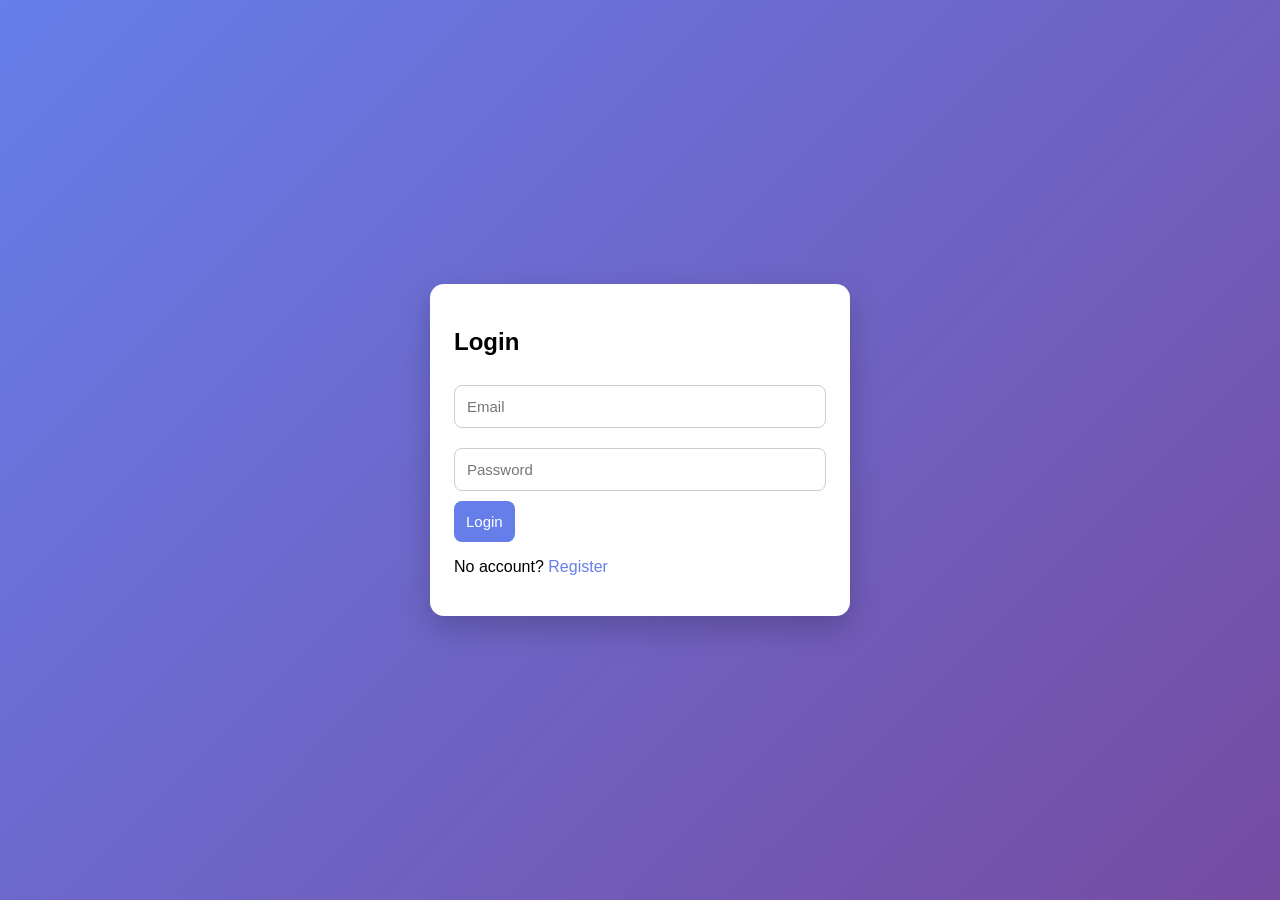
==== index.html @ 49d83a2e "major_changes" ====
<!DOCTYPE html>
<html>
<head>
  <title>Login</title>
  <link rel="stylesheet" href="frontend/style.css">
</head>
<body>

<div class="card">
  <h2>Login</h2>

  <input id="email" type="email" placeholder="Email">
  <input id="password" type="password" placeholder="Password">

  <button onclick="login()">Login</button>

  <p>
    No account?
    <a href="frontend/register.html">Register</a>
  </p>

  <p id="authMessage"></p>
</div>

<script src="frontend/app.js"></script>
</body>
</html>
---- frontend/style.css ----
* {
  box-sizing: border-box;
  font-family: Arial, sans-serif;
}

body {
  margin: 0;
  min-height: 100vh;
  background: linear-gradient(135deg, #667eea, #764ba2);
  display: flex;
  align-items: center;
  justify-content: center;
}

/* CARD */
.card {
  background: white;
  width: 420px;
  max-width: 90%;
  padding: 24px;
  border-radius: 14px;
  box-shadow: 0 12px 30px rgba(0,0,0,0.2);
}

/* INPUTS */
input {
  width: 100%;
  padding: 12px;
  margin: 10px 0;
  border-radius: 8px;
  border: 1px solid #ccc;
  font-size: 15px;
}

/* BUTTONS */
button {
  padding: 12px;
  border: none;
  border-radius: 8px;
  background: #667eea;
  color: white;
  font-size: 15px;
  cursor: pointer;
}

button:hover {
  background: #5568d9;
}

/* ROW */
.row {
  display: flex;
  gap: 10px;
}

.row input {
  flex: 1;
}

/* PROJECT LIST */
ul {
  list-style: none;
  padding: 0;
  margin-top: 15px;
}

.project-item {
  display: flex;
  align-items: center;
  gap: 10px;
  padding: 8px;
  cursor: pointer;
  border-bottom: 1px solid #eee;
}

/* CIRCLE */
.project-dot {
  width: 12px;
  height: 12px;
  border-radius: 50%;
  border: 2px solid #667eea;
}

.project-dot.active {
  background: #667eea;
}

/* CHAT */
.chat {
  margin-top: 15px;
  padding: 10px;
  height: 200px;
  overflow-y: auto;
  border: 1px solid #ddd;
  border-radius: 8px;
}

/* LINKS */
a {
  color: #667eea;
  text-decoration: none;
}

a:hover {
  text-decoration: underline;
}






.project-item {
  display: flex;
  align-items: center;
  justify-content: space-between;
  padding: 8px;
  border-bottom: 1px solid #eee;
  cursor: pointer;
}

.project-dot {
  width: 12px;
  height: 12px;
  border: 2px solid #5a6cff;
  border-radius: 50%;
}

.project-dot.active {
  background: #5a6cff;
}

.delete-btn {
  color: red;
  cursor: pointer;
  font-size: 13px;
  margin-left: auto; /* ✅ THIS LINE */
}
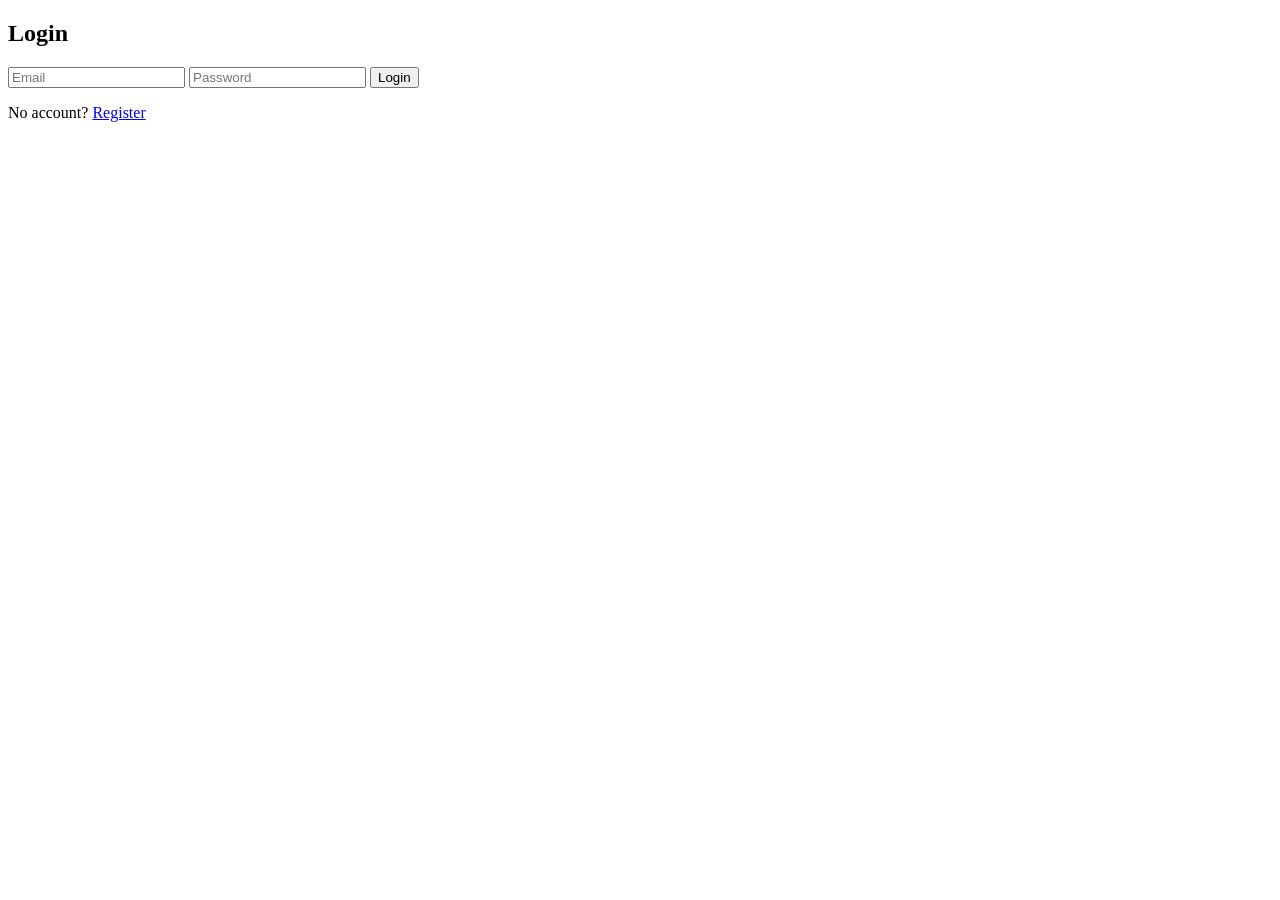
==== commit f76764d6: "Fix static file paths for Railway deployment - Update index.html to reference static/style.css and s" ====
--- a/index.html
+++ b/index.html
@@ -2,7 +2,7 @@
 <html>
 <head>
   <title>Login</title>
-  <link rel="stylesheet" href="frontend/style.css">
+  <link rel="stylesheet" href="static/style.css">
 </head>
 <body>
 
@@ -16,12 +16,12 @@
 
   <p>
     No account?
-    <a href="frontend/register.html">Register</a>
+    <a href="static/register.html">Register</a>
   </p>
 
   <p id="authMessage"></p>
 </div>
 
-<script src="frontend/app.js"></script>
+<script src="static/app.js"></script>
 </body>
 </html>
